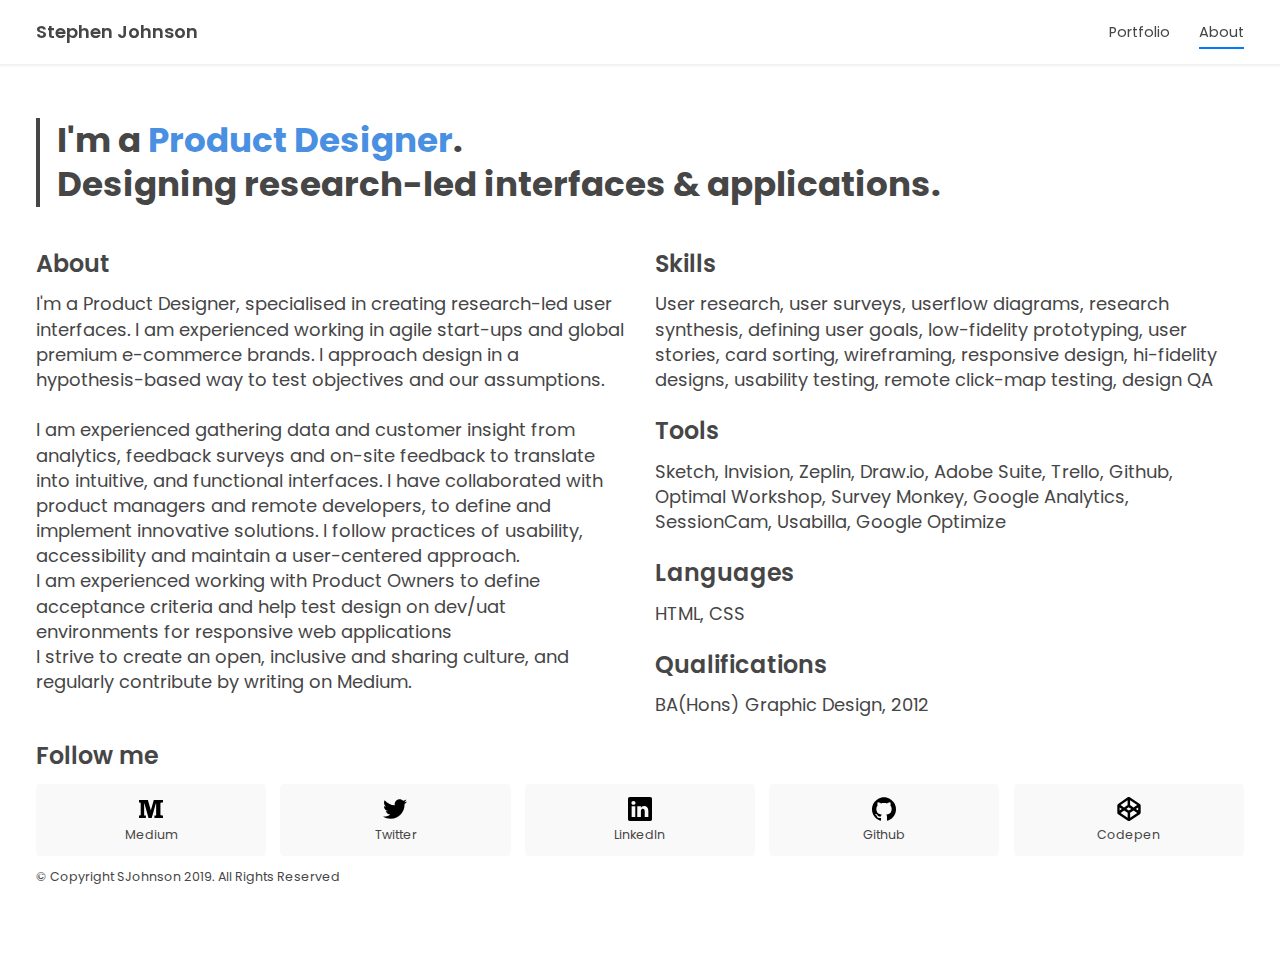
==== about.html @ 50bd9074 "updated content" ====
<!DOCTYPE html>
<html lang="en" >
    <head>
        <meta charset="UTF-8">
        <meta name="viewport" content="width=device-width, initial-scale=1.0">
            <!-- Primary Meta Tags -->
        <title>SJohnson | Product Designer Portfolio</title>
        <meta name="title" content="SJohnson | Product Designer Portfolio">
        <meta name="description" content="I'm a Product Designer. Designing research-led interfaces & applications. I am experienced working in lean start-ups and global premium brands.">
        
        <!-- Open Graph / Facebook -->
        <meta property="og:type" content="website">
        <meta property="og:url" content="https://s-j-j.github.io/johnson/index.html">
        <meta property="og:title" content="SJohnson | Product Designer Portfolio">
        <meta property="og:description" content="I'm a Product Designer. Designing research-led interfaces & applications. I am experienced working in lean start-ups and global premium brands.">
        <meta property="og:image" content="https://raw.githubusercontent.com/S-J-J/johnson/master/img/portfolio_wine-tasting.png">
        
        <!-- Twitter -->
        <meta property="twitter:card" content="summary_large_image">
        <meta property="twitter:url" content="https://s-j-j.github.io/johnson/index.html">
        <meta property="twitter:title" content="SJohnson | Product Designer Portfolio">
        <meta property="twitter:description" content="I'm a Product Designer. Designing research-led interfaces & applications. I am experienced working in lean start-ups and global premium brands.">
        <meta property="twitter:image" content="https://raw.githubusercontent.com/S-J-J/johnson/master/img/portfolio_wine-tasting.png">
        
        <link rel="stylesheet" type="text/css" href="style.css">
        <link href="https://fonts.googleapis.com/css?family=Poppins:400,600,700" rel="stylesheet">
        
        
        <link rel="icon" href="https://raw.githubusercontent.com/S-J-J/johnson/master/img/cropped-favicon-32x32.png" sizes="32x32">
        <link rel="icon" href="https://raw.githubusercontent.com/S-J-J/johnson/master/img/cropped-favicon-192x192.png" sizes="192x192">
        <link rel="apple-touch-icon-precomposed" href="https://raw.githubusercontent.com/S-J-J/johnson/master/img/cropped-favicon-180x180.png">
        <meta name="msapplication-TileImage" content="https://raw.githubusercontent.com/S-J-J/johnson/master/img/cropped-favicon-270x270.png">
        </head>
        
<body>
<div class="container">
    <nav class="nav-container">
        <div class="nav__main">
        <div class="nav__logo">
            <a href="index.html">Stephen Johnson</a></div>
        <ul>
          <li><a href="index.html" aria-label="Portfolio">Portfolio</a></li>
          <li><a class="active-item" href="about.html" aria-label="About">About</a></li>
        </ul>
        </div>
    </nav>

    <div class="page">

<header>
    <h1 class="quote">I'm a <span style="color:#4A90E2;">Product Designer</span>.<br>Designing research-led interfaces & applications.</h1>
</header>

<section class="two-col">
    <div>
        <h2>About</h2>
        <p>I'm a Product Designer, specialised in creating research-led user interfaces. I am experienced working in agile start-ups and global premium e-commerce brands. I approach design in a hypothesis-based way to test objectives and our assumptions. <br><br>
        I am experienced gathering data and customer insight from analytics, feedback surveys and on-site feedback to translate into intuitive, and functional interfaces. 
        I have collaborated with product managers and remote developers, to define and implement innovative solutions. 
        I follow practices of usability, accessibility and maintain a user-centered approach.</p>
        <p>I am experienced working with Product Owners to define acceptance criteria and help test design on dev/uat environments for responsive web applications</p>
        <p>I strive to create an open, inclusive and sharing culture, and regularly contribute by writing on Medium.</p>
    </div>
    <div>
        <h2>Skills</h2>
        <p>User research, user surveys, userflow diagrams, research synthesis, defining user goals, low-fidelity prototyping, user stories, card sorting, wireframing, responsive design, hi-fidelity designs, usability testing, remote click-map testing, design QA </p>
        
        <h2>Tools</h2>
        <p class="wrapper">Sketch, Invision, Zeplin, Draw.io, Adobe Suite, Trello, Github, Optimal Workshop, Survey Monkey, Google Analytics, SessionCam, Usabilla, Google Optimize </p>
        
        <h2 class="wrapper">Languages</h2>
        <p class="wrapper">HTML, CSS </p>
        
        <h2 class="wrapper">Qualifications</h2>
        <p class="wrapper">BA(Hons) Graphic Design, 2012 </p>
    </div>

</section>


<h2 class="wrapper">Follow me</h2>
<section class="wrapper section__social">
    <a class="social__item" href="https://medium.com/@stothejj" target="_blank" aria-label="Follow me on Medium">
        <div class="social__item__content">
            <div class="social__item-icon"><img width="24" height="24" title="Medium" src="[data-uri]" /></div>
            <div class="social__item-label">Medium</div>
        </div>
    </a>

    <a class="social__item" href="https://twitter.com/stothejj" target="_blank" aria-label="Follow me on Twitter">
            <div class="social__item__content">
                <div class="social__item-icon"><img width="24" height="24" title="Twitter" src="[data-uri]" /></div>
                <div class="social__item-label">Twitter</div>
            </div>
    </a>

    
    <a class="social__item" href="https://www.linkedin.com/in/stothejj/" target="_blank" aria-label="Follow me on LinkedIn">
            <div class="social__item__content">
                <div class="social__item-icon"><img width="24" height="24" title="LinkedIn" src="[data-uri]" /></div>
                <div class="social__item-label">LinkedIn</div>
            </div>
    </a>

    <a class="social__item" href="https://github.com/S-J-J" target="_blank" aria-label="Follow me on Github">
            <div class="social__item__content">
                <div class="social__item-icon"><img width="24" height="24" title="Github" src="[data-uri]" /></div>
                <div class="social__item-label">Github</div>
            </div>
    </a>
    
    <a class="social__item" href="https://codepen.io/stothejj/" target="_blank" aria-label="Follow me on Codepen">
            <div class="social__item__content">
                <div class="social__item-icon"><img width="24" height="24" title="Codepen" src="[data-uri]" /></div>
                <div class="social__item-label">Codepen</div>
            </div>
    </a>
</section>
</body>

<footer class="wrapper">
        © Copyright SJohnson 2019. All Rights Reserved
</footer>
</div></div>
</html>
---- style.css ----
:root {
    /* color */
    --primary-background: #ffffff;
    --secondary-background: rgb(249, 249, 249);
    --hover-background: rgb(240, 240, 240);
    --primary-color: rgb(70, 70, 70);
    --secondary-color: #00823B;
    --interactive-color: rgb(0, 122, 255);  
    --primary-button: rgb(241, 241, 241);
    --primary-text: #050505;
    --primary-text-invert: #ffffff;
    --secondary-text: rgb(126, 126, 126);
    --divider-color: #e6e6e6;
    --nav-color: #000000;
    --meta: rgb(144, 144, 144);
    --body: rgb(119, 119, 119);

    /* typography */
    --step-up-5: 1.9em;
    --step-up-4: 1.7511em;
    --step-up-3: 1.5157em;
    --step-up-2: 1.3195em;
    --step-up-1: 1.1487em;
    --step-up-0: 1em;
    --step-down-1: 0.9em;
    --step-down-2: 0.7em;

    /* spacing */
    --space-x1: 0.5em;
    --space-x2: 1.0em;
    --space-x3: 1.5em;
    --space-x4: 2.0em;
    --space-x5: 2.5em;

  }

* {
    -webkit-font-smoothing: antialiased;
    -moz-osx-font-smoothing: grayscale;
    margin: 0;
    font-family: "Poppins","SF Pro Icons","Helvetica Neue","Helvetica","Arial",sans-serif;
    line-height: 1.3;
  }


  @media (max-width: 600px) {
    html {
      font-size: 16px;
    }
  }
  
  @media (min-width: 600px) {
    html {
      font-size: 16px;
    }
  }
  
  @media (min-width: 1200px) {
    html {
      font-size: 18px;
    }
  }

html, body {
  width: 100%;
  height: 100%;
  background-color: var(--primary-background);
  color: var(--primary-color);
}

.container {
  background-color: none;
}

.page {
  padding-top: 64px;
  max-width: 1440px;
  margin: auto;
}

@media (max-width: 600px) {
  .page {
    padding-left: 1em;
    padding-right: 1em;
  }
}

@media (min-width: 600px) {
  .page {
    padding-left: 2em;
    padding-right: 2em;
  }
}

nav {
  display: flex;
  background-color: var(--primary-background);
  height: 64px;
  -webkit-box-shadow: 0 0px 2px 2px rgba(153, 153, 153, 0.15);
    -moz-box-shadow: 0 0px 2px 2px rgba(153, 153, 153, 0.15);
    box-shadow: 0 0px 2px 2px rgba(153, 153, 153, 0.15);
}

.nav-container {
  position: fixed;
    width: 100%;
    z-index: 1;
}

.nav__main{
  display: inline-flex;
  align-items: center;
  padding: 1em;
  justify-content: space-between;
  max-width: 1440px;
  width: 100%;
  margin: auto;
}

@media (min-width: 600px) {
  .nav__main {
    padding-left: 2em;
    padding-right: 2em;
  }
}

.nav__logo {
  font-size: var(--step-up-0);
  font-weight: 600;
  
}

  /* Icons */
.icon-sm {
  width: 1em;
  height: 1em;
  margin: 0.5em
}

.icon-md {
  width: 2em;
  height: 2em;
}

.icon-chevron-left {
  background-image: url("[data-uri]");
}

.icon-chevron-right {
  background-image: url("[data-uri]");
  -moz-transform: scaleX(-1);
        -o-transform: scaleX(-1);
        -webkit-transform: scaleX(-1);
        transform: scaleX(-1);
}

.icon-social-medium {
  background-image: url("[data-uri]");
}



a {
  text-decoration: none;
  list-style: none;
  color: var(--primary-color);
}

nav ul, nav ul a {
  display: flex;
  text-decoration: none;
  list-style: none;
  font-size: var(--step-down-1);
  color: var(--primary-color);
}

@media (max-width: 600px) {
  .nav ul, nav ul a {
    margin-left: 2em;
  }
}

@media (min-width: 600px) {
  .nav ul, nav ul a {
    margin-left: 2em;
  }
}

nav ul li a {
  position: relative;
  text-decoration: none;
}

nav ul li a:before {
  content: "";
  position: absolute;
  width: 100%;
  height: 2px;
  bottom: -8px;
  left: 0;
  background-color: var(--interactive-color);
  color: black;
  visibility: hidden;
  -webkit-transform: scaleX(0);
  transform: scaleX(0);
  -webkit-transition: all 0.2s ease-in-out 0s;
  transition: all 0.2s ease-in-out 0s;
}

nav ul li a:hover:before {
  visibility: visible;
  -webkit-transform: scaleX(1);
  transform: scaleX(1);
}

.active-item:after {
  content: "";
  position: absolute;
  width: 100%;
  height: 2px;
  bottom: -8px;
  left: 0;
  background-color: var(--interactive-color);
}

.header--hero {
  width: 100%;
  height: 600px;
  padding: 0;
  max-width: none;
  background-color: var(--secondary-background);
  object-fit: cover;
}

@media (max-width: 600px) {
  .header--hero {
    height: 100%;
  }
}

@media (min-width: 600px) {
  .header--hero {
    height: 60vh;
  }
}

@media (min-width: 1200px) {
  .header--hero {
    height: 60vh;
  }
}

header {
  max-width: 1440px;
  margin: auto;
  padding-top: 3em;
  padding-bottom: 1em;
}

@media (max-width: 600px) {
  header {
    padding-top: 2em;
  }
}

.quote {
  border-left: solid 4px var(--primary-color);
  padding-left: 0.5em;
}

h1 {
  font-size: var(--step-up-5);
  font-weight: 700;
}


h2 {
  font-size: var(--step-up-2);
  font-weight: 600;
  padding-bottom: 0.5em;
  padding-top: 1em;
}

h3 {
  font-weight: 600;
}

.main-text {
  max-width: 600px;
}

p {
  line-height: 1.4;
}

section {
  display: flex;
}

.section__portfolio {
  display: flex;
  align-items: center;
  justify-content: space-between;
  flex-flow: row;
  flex-wrap: wrap;
}

.portfolio-item {
  text-decoration: none;
  margin-bottom: 2em;
}

.portfolio-item__header img:hover {
  transition: all .2s ease-in-out;
  transform: scale(1.04);
}

@media (min-width: 1024px) {
  .portfolio-item {
    width: 49%;
  }
}

.portfolio-meta {
  font-weight: 700;
  text-transform: uppercase;
  font-size: var(--step-down-2);
  color: var(--meta);
  padding-bottom: 0.2em;
}

.portfolio-item__header {
  overflow: hidden;
  object-fit: cover;
  width: auto;
  background-color: #F9F9F9;
  border-radius: 4px;
  display: inline-flex;
}

.portfolio-item__header img {
  transition: all .2s ease-in-out;
  overflow: hidden;
  object-fit: cover;
  width: 100%;
  height:100%;
}

.portfolio-item__description {
  margin-top: 0.5em;
}

.portfolio__description-body {
  font-size: var(--step-down-1);
  color: var(--body);
}

.section__social {
  display: flex;
	flex-direction: row;
	flex-wrap: nowrap;
	justify-content: space-between;
	align-items: flex-start;
  align-content: stretch;
  font-size: var(--step-down-2);
}

.social__item {
  display: flex;
  background-color: var(--secondary-background);
  padding: 0.5em;
  border-radius: 4px;
  justify-content: center;
  width: 18%;
  align-items: center;
  flex-direction: column; 
}

.social__item__content {
  display: flex;
  padding: 0.5em;
  border-radius: 4px;
  justify-content: center;
  width: 17%;
  align-items: center;
  flex-direction: column; 
}

.social__item:hover, .social__item div:hover {
  background-color: var(--hover-background);
}

footer {
  padding-top: 1em;
  padding-bottom: 6em;
  font-size: var(--step-down-2);
}

.social__item-icon {
  height: 24px;
  width: 24px;
}

.social__item-label {
  padding-top: 0.5em;
}

.two-col {
  display: flex;
  flex-direction:row;
  -webkit-flex-wrap: wrap;
  flex-wrap: wrap;
  margin:0 -15px;
}

.two-col > div {
    flex: 1;
    padding:0 15px;
}

@media (max-width: 600px) {
  .two-col > div {
    flex-basis: auto;
  }
}

.img--retina {
  transform: scale(0.5);
}

.pagination {
  display: flex;
  justify-content: space-between;
  margin-top: var(--space-x2);
}


 /* Buttons */
.button {
  display: inline-flex;
  align-items: center;
  font-size: var(--step-down-1);
  padding: var(--space-x1);
  border-radius: 4px;
  border: 1px solid var(--divider-color);
}

.button:hover {
  background-color: var(--hover-background);
  -webkit-transition: all 0.2s ease-in-out 0s;
  transition: all 0.2s ease-in-out 0s;
  }
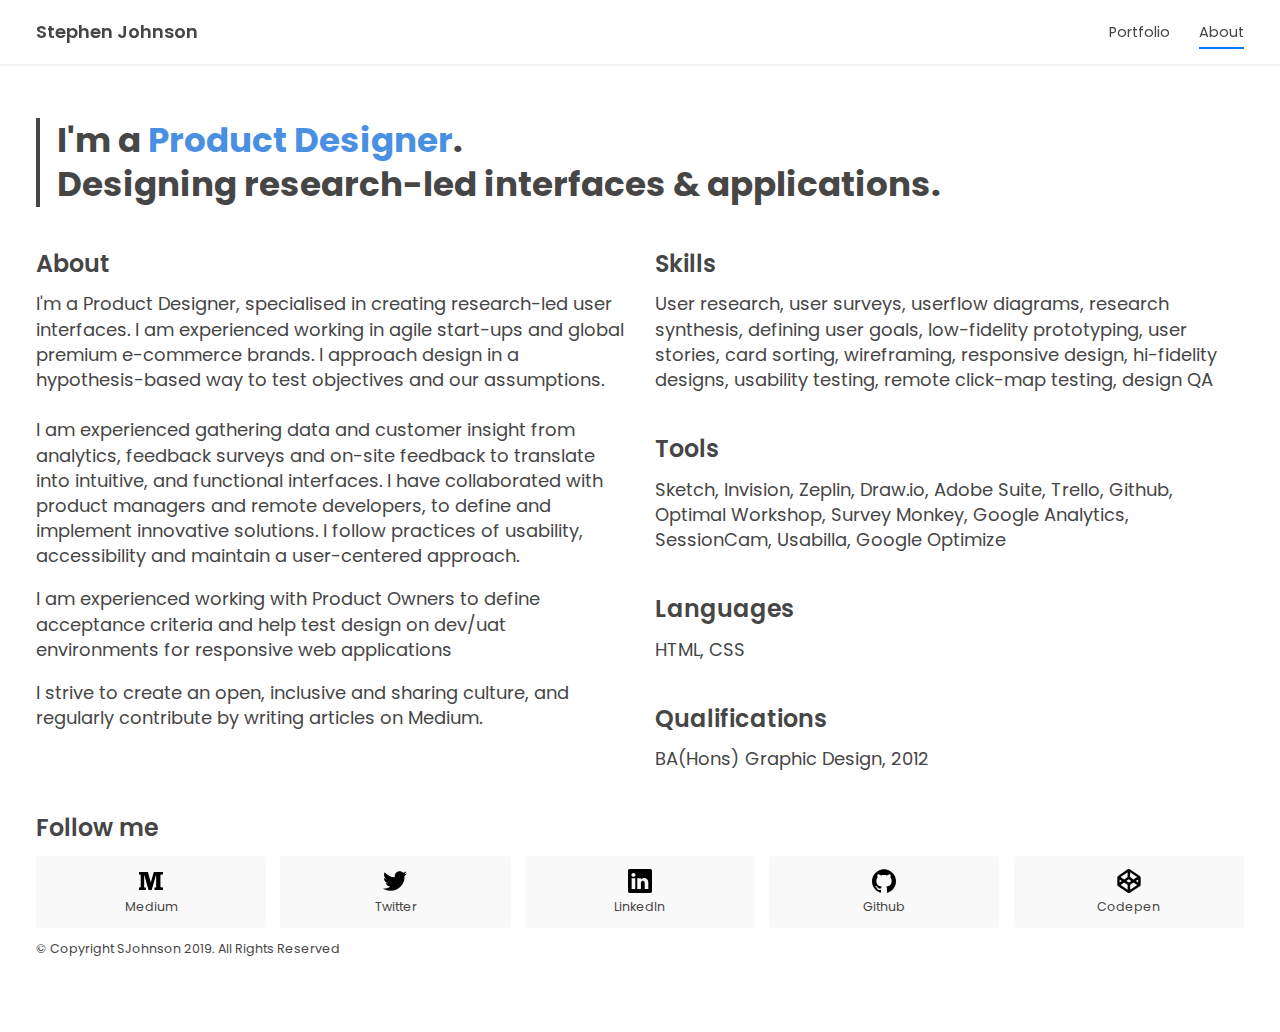
==== commit 448711a7: "content update" ====
--- a/about.html
+++ b/about.html
@@ -59,7 +59,7 @@
         I have collaborated with product managers and remote developers, to define and implement innovative solutions. 
         I follow practices of usability, accessibility and maintain a user-centered approach.</p>
         <p>I am experienced working with Product Owners to define acceptance criteria and help test design on dev/uat environments for responsive web applications</p>
-        <p>I strive to create an open, inclusive and sharing culture, and regularly contribute by writing on Medium.</p>
+        <p>I strive to create an open, inclusive and sharing culture, and regularly contribute by writing articles on Medium.</p>
     </div>
     <div>
         <h2>Skills</h2>
--- a/style.css
+++ b/style.css
@@ -291,6 +291,7 @@
 
 p {
   line-height: 1.4;
+  margin-bottom: var(--space-x2);
 }
 
 section {
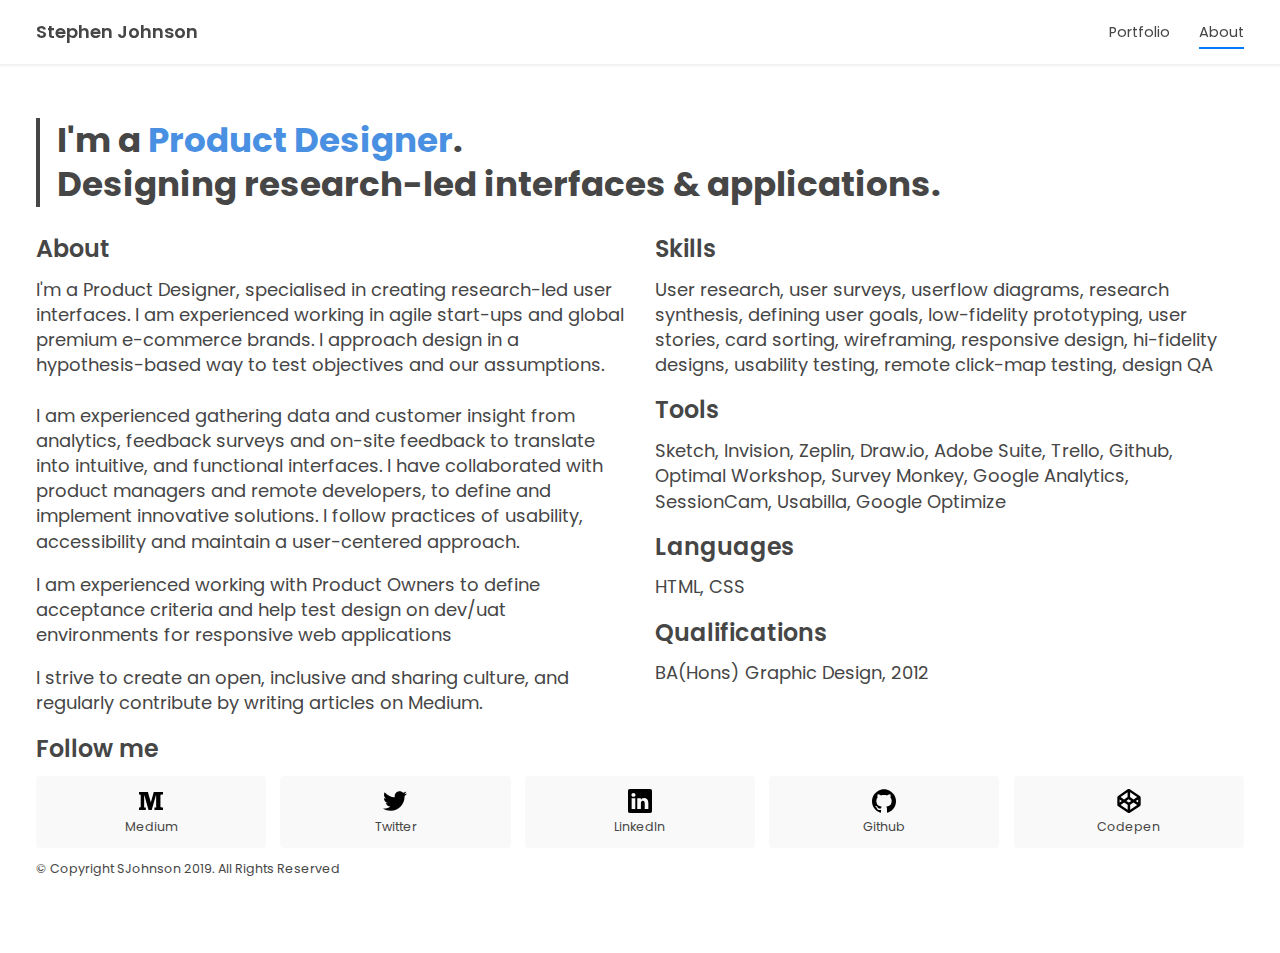
==== commit a80ef44e: "updated meta to relative urls" ====
--- a/about.html
+++ b/about.html
@@ -1,36 +1,36 @@
 <!DOCTYPE html>
 <html lang="en" >
-    <head>
-        <meta charset="UTF-8">
-        <meta name="viewport" content="width=device-width, initial-scale=1.0">
-            <!-- Primary Meta Tags -->
-        <title>SJohnson | Product Designer Portfolio</title>
-        <meta name="title" content="SJohnson | Product Designer Portfolio">
-        <meta name="description" content="I'm a Product Designer. Designing research-led interfaces & applications. I am experienced working in lean start-ups and global premium brands.">
-        
-        <!-- Open Graph / Facebook -->
-        <meta property="og:type" content="website">
-        <meta property="og:url" content="https://s-j-j.github.io/johnson/index.html">
-        <meta property="og:title" content="SJohnson | Product Designer Portfolio">
-        <meta property="og:description" content="I'm a Product Designer. Designing research-led interfaces & applications. I am experienced working in lean start-ups and global premium brands.">
-        <meta property="og:image" content="https://raw.githubusercontent.com/S-J-J/johnson/master/img/portfolio_wine-tasting.png">
-        
-        <!-- Twitter -->
-        <meta property="twitter:card" content="summary_large_image">
-        <meta property="twitter:url" content="https://s-j-j.github.io/johnson/index.html">
-        <meta property="twitter:title" content="SJohnson | Product Designer Portfolio">
-        <meta property="twitter:description" content="I'm a Product Designer. Designing research-led interfaces & applications. I am experienced working in lean start-ups and global premium brands.">
-        <meta property="twitter:image" content="https://raw.githubusercontent.com/S-J-J/johnson/master/img/portfolio_wine-tasting.png">
-        
-        <link rel="stylesheet" type="text/css" href="style.css">
-        <link href="https://fonts.googleapis.com/css?family=Poppins:400,600,700" rel="stylesheet">
-        
-        
-        <link rel="icon" href="https://raw.githubusercontent.com/S-J-J/johnson/master/img/cropped-favicon-32x32.png" sizes="32x32">
-        <link rel="icon" href="https://raw.githubusercontent.com/S-J-J/johnson/master/img/cropped-favicon-192x192.png" sizes="192x192">
-        <link rel="apple-touch-icon-precomposed" href="https://raw.githubusercontent.com/S-J-J/johnson/master/img/cropped-favicon-180x180.png">
-        <meta name="msapplication-TileImage" content="https://raw.githubusercontent.com/S-J-J/johnson/master/img/cropped-favicon-270x270.png">
-        </head>
+<head>
+<meta charset="UTF-8">
+<meta name="viewport" content="width=device-width, initial-scale=1.0">
+    <!-- Primary Meta Tags -->
+<title>SJohnson | Product Designer Portfolio</title>
+<meta name="title" content="SJohnson | Product Designer Portfolio">
+<meta name="description" content="I'm a Product Designer. Designing research-led interfaces & applications. I am experienced working in lean start-ups and global premium brands.">
+
+<!-- Open Graph / Facebook -->
+<meta property="og:type" content="website">
+<meta property="og:url" content="https://s-j-j.github.io/johnson/index.html">
+<meta property="og:title" content="SJohnson | Product Designer Portfolio">
+<meta property="og:description" content="I'm a Product Designer. Designing research-led interfaces & applications. I am experienced working in lean start-ups and global premium brands.">
+<meta property="og:image" content="img/portfolio_wine-tasting.png">
+
+<!-- Twitter -->
+<meta property="twitter:card" content="summary_large_image">
+<meta property="twitter:url" content="https://s-j-j.github.io/johnson/index.html">
+<meta property="twitter:title" content="SJohnson | Product Designer Portfolio">
+<meta property="twitter:description" content="I'm a Product Designer. Designing research-led interfaces & applications. I am experienced working in lean start-ups and global premium brands.">
+<meta property="twitter:image" content="img/portfolio_wine-tasting.png">
+
+<link rel="stylesheet" type="text/css" href="style.css">
+<link href="https://fonts.googleapis.com/css?family=Poppins:400,600,700" rel="stylesheet">
+
+
+<link rel="icon" href="img/cropped-favicon-32x32.png" sizes="32x32">
+<link rel="icon" href="img/cropped-favicon-192x192.png" sizes="192x192">
+<link rel="apple-touch-icon-precomposed" href="img/cropped-favicon-180x180.png">
+<meta name="msapplication-TileImage" content="img/cropped-favicon-270x270.png">
+</head>
         
 <body>
 <div class="container">
--- a/style.css
+++ b/style.css
@@ -76,6 +76,41 @@
   padding-top: 64px;
   max-width: 1440px;
   margin: auto;
+
+    -webkit-animation: fadein 0.5s; /* Safari, Chrome and Opera > 12.1 */
+       -moz-animation: fadein 0.5s; /* Firefox < 16 */
+        -ms-animation: fadein 0.5s; /* Internet Explorer */
+         -o-animation: fadein 0.5s; /* Opera < 12.1 */
+            animation: fadein 0.5s;
+}
+
+@keyframes fadein {
+    from { opacity: 0; }
+    to   { opacity: 1; }
+}
+
+/* Firefox < 16 */
+@-moz-keyframes fadein {
+    from { opacity: 0; }
+    to   { opacity: 1; }
+}
+
+/* Safari, Chrome and Opera > 12.1 */
+@-webkit-keyframes fadein {
+    from { opacity: 0; }
+    to   { opacity: 1; }
+}
+
+/* Internet Explorer */
+@-ms-keyframes fadein {
+    from { opacity: 0; }
+    to   { opacity: 1; }
+}
+
+/* Opera < 12.1 */
+@-o-keyframes fadein {
+    from { opacity: 0; }
+    to   { opacity: 1; }
 }
 
 @media (max-width: 600px) {
@@ -254,7 +289,7 @@
   max-width: 1440px;
   margin: auto;
   padding-top: 3em;
-  padding-bottom: 1em;
+  margin-bottom: var(--space-x3);
 }
 
 @media (max-width: 600px) {
@@ -278,7 +313,6 @@
   font-size: var(--step-up-2);
   font-weight: 600;
   padding-bottom: 0.5em;
-  padding-top: 1em;
 }
 
 h3 {
@@ -309,6 +343,13 @@
 .portfolio-item {
   text-decoration: none;
   margin-bottom: 2em;
+}
+
+.portfolio-item:hover {
+  webkit-box-shadow: 0px 0px 0px 2px var(--interactive-color);
+  -moz-box-shadow: 0px 0px 0px 2px var(--interactive-color);
+  box-shadow: 0px 0px 0px 2px var(--interactive-color);
+  border-radius: 4px;
 }
 
 .portfolio-item__header img:hover {
@@ -377,6 +418,12 @@
   flex-direction: column; 
 }
 
+.social__item:hover {
+  webkit-box-shadow: inset 0px 0px 0px 2px var(--interactive-color);
+-moz-box-shadow: inset 0px 0px 0px 2px var(--interactive-color);
+box-shadow: inset 0px 0px 0px 2px var(--interactive-color);
+}
+
 .social__item__content {
   display: flex;
   padding: 0.5em;
@@ -387,10 +434,6 @@
   flex-direction: column; 
 }
 
-.social__item:hover, .social__item div:hover {
-  background-color: var(--hover-background);
-}
-
 footer {
   padding-top: 1em;
   padding-bottom: 6em;
@@ -425,6 +468,13 @@
   }
 }
 
+.four-col {
+  display: flex;
+  flex-direction:row;
+  margin:0 -15px;
+  justify-content: space-evenly;
+}
+
 .img--retina {
   transform: scale(0.5);
 }
@@ -433,6 +483,7 @@
   display: flex;
   justify-content: space-between;
   margin-top: var(--space-x2);
+  margin-bottom: var(--space-x2);
 }
 
 
@@ -447,7 +498,11 @@
 }
 
 .button:hover {
-  background-color: var(--hover-background);
-  -webkit-transition: all 0.2s ease-in-out 0s;
-  transition: all 0.2s ease-in-out 0s;
-  }+  webkit-box-shadow: inset 0px 0px 0px 2px var(--interactive-color);
+  -moz-box-shadow: inset 0px 0px 0px 2px var(--interactive-color);
+  box-shadow: inset 0px 0px 0px 2px var(--interactive-color);
+  }
+
+.button-label {
+  padding: var(--space-x1);
+}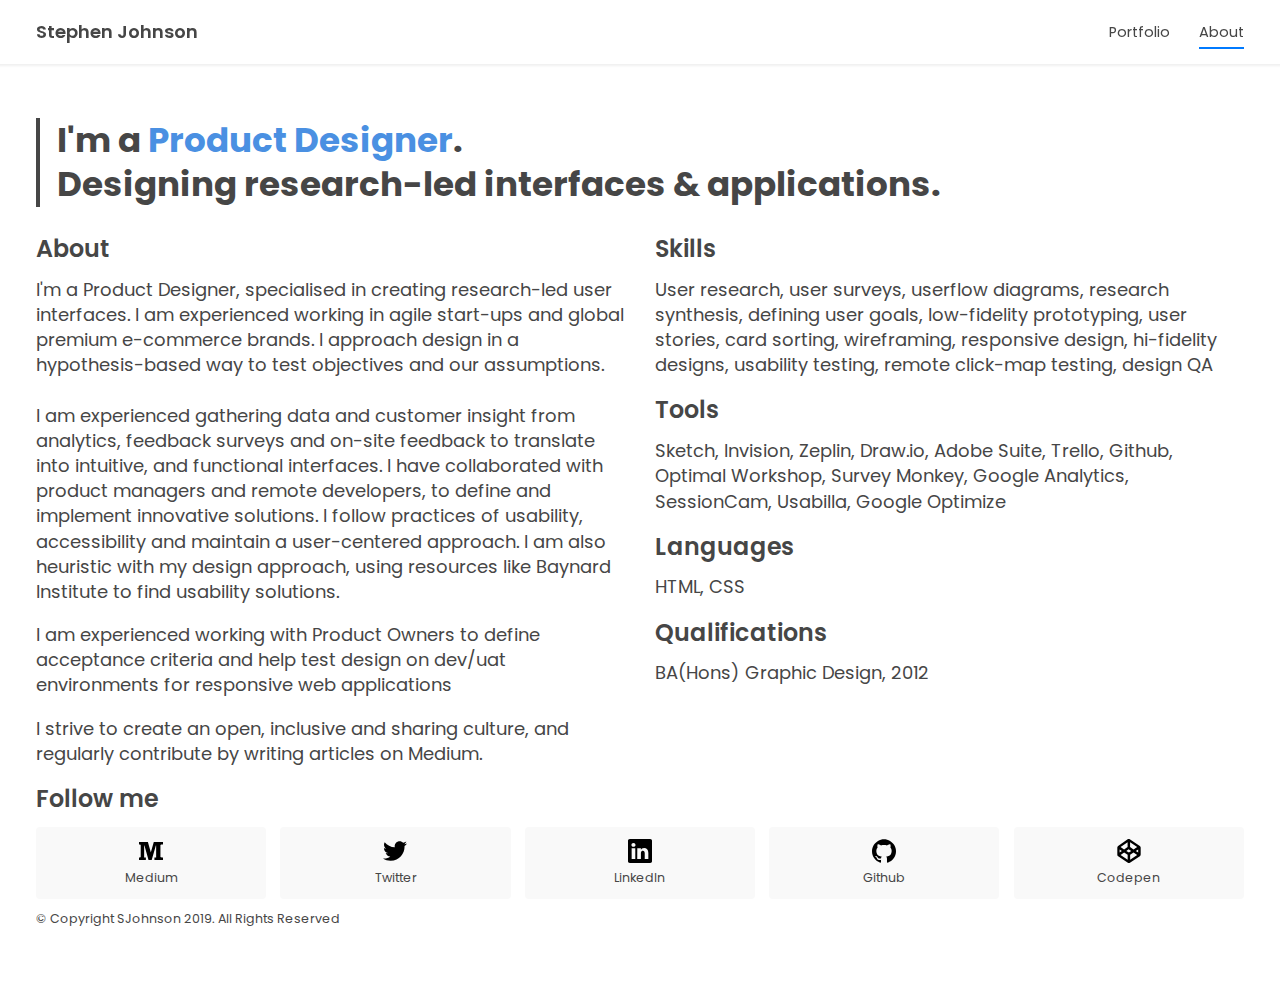
==== commit 24994977: "absolute root path instead of index" ====
--- a/about.html
+++ b/about.html
@@ -37,9 +37,9 @@
     <nav class="nav-container">
         <div class="nav__main">
         <div class="nav__logo">
-            <a href="index.html">Stephen Johnson</a></div>
+            <a href="https://sjohnson.co.uk">Stephen Johnson</a></div>
         <ul>
-          <li><a href="index.html" aria-label="Portfolio">Portfolio</a></li>
+          <li><a href="https://sjohnson.co.uk" aria-label="Portfolio">Portfolio</a></li>
           <li><a class="active-item" href="about.html" aria-label="About">About</a></li>
         </ul>
         </div>
@@ -57,7 +57,7 @@
         <p>I'm a Product Designer, specialised in creating research-led user interfaces. I am experienced working in agile start-ups and global premium e-commerce brands. I approach design in a hypothesis-based way to test objectives and our assumptions. <br><br>
         I am experienced gathering data and customer insight from analytics, feedback surveys and on-site feedback to translate into intuitive, and functional interfaces. 
         I have collaborated with product managers and remote developers, to define and implement innovative solutions. 
-        I follow practices of usability, accessibility and maintain a user-centered approach.</p>
+        I follow practices of usability, accessibility and maintain a user-centered approach. I am also heuristic with my design approach, using resources like Baynard Institute to find usability solutions.</p>
         <p>I am experienced working with Product Owners to define acceptance criteria and help test design on dev/uat environments for responsive web applications</p>
         <p>I strive to create an open, inclusive and sharing culture, and regularly contribute by writing articles on Medium.</p>
     </div>
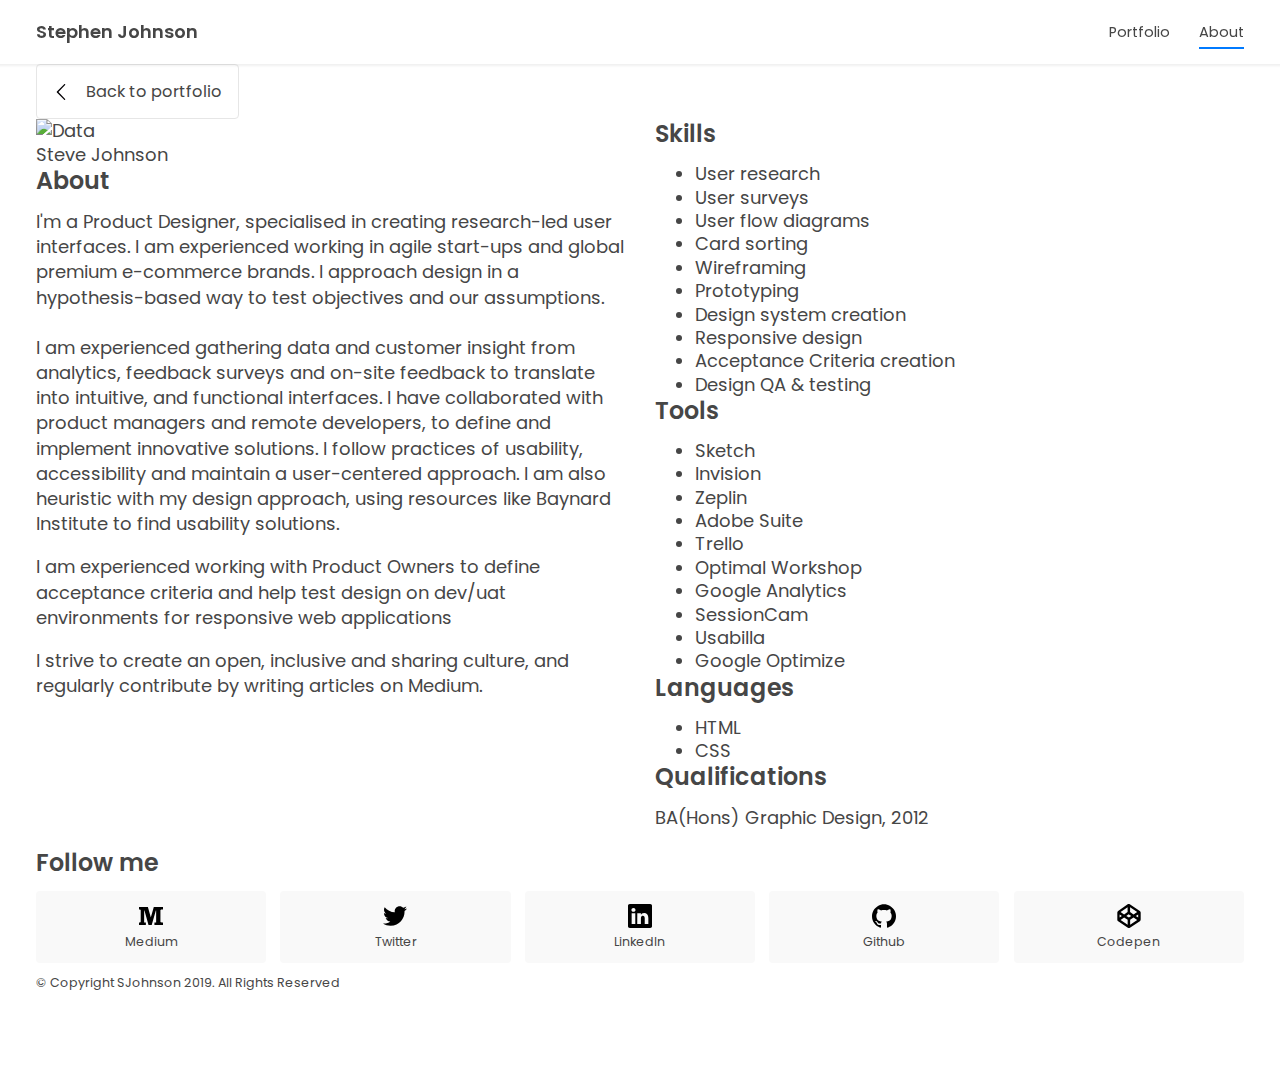
==== commit e40b69dc: "added content and header image" ====
--- a/about.html
+++ b/about.html
@@ -46,13 +46,17 @@
     </nav>
 
     <div class="page">
+            <a href="index.html" class="button button--nav">
+                <div class="icon-sm icon-chevron-left"></div>
+                <div class="button-label">Back to portfolio</div>
+            </a>
 
-<header>
-    <h1 class="quote">I'm a <span style="color:#4A90E2;">Product Designer</span>.<br>Designing research-led interfaces & applications.</h1>
-</header>
-
-<section class="two-col">
+<section class="two-col section--inner">
     <div>
+            <figure>
+                    <img src="img/steve-johnson.jpg" alt="Data" class="img__page-width-100">
+                    <figcaption>Steve Johnson</figcaption>
+            </figure>
         <h2>About</h2>
         <p>I'm a Product Designer, specialised in creating research-led user interfaces. I am experienced working in agile start-ups and global premium e-commerce brands. I approach design in a hypothesis-based way to test objectives and our assumptions. <br><br>
         I am experienced gathering data and customer insight from analytics, feedback surveys and on-site feedback to translate into intuitive, and functional interfaces. 
@@ -60,16 +64,42 @@
         I follow practices of usability, accessibility and maintain a user-centered approach. I am also heuristic with my design approach, using resources like Baynard Institute to find usability solutions.</p>
         <p>I am experienced working with Product Owners to define acceptance criteria and help test design on dev/uat environments for responsive web applications</p>
         <p>I strive to create an open, inclusive and sharing culture, and regularly contribute by writing articles on Medium.</p>
+        
     </div>
     <div>
         <h2>Skills</h2>
-        <p>User research, user surveys, userflow diagrams, research synthesis, defining user goals, low-fidelity prototyping, user stories, card sorting, wireframing, responsive design, hi-fidelity designs, usability testing, remote click-map testing, design QA </p>
+        <ul class="meta">
+                <li class="meta-item">User research</li>
+                <li class="meta-item">User surveys</li>
+                <li class="meta-item">User flow diagrams</li>
+                <li class="meta-item">Card sorting</li>
+                <li class="meta-item">Wireframing</li>
+                <li class="meta-item">Prototyping</li>
+                <li class="meta-item">Design system creation</li>
+                <li class="meta-item">Responsive design</li>
+                <li class="meta-item">Acceptance Criteria creation</li>
+                <li class="meta-item">Design QA & testing</li>
+            </ul>    
         
         <h2>Tools</h2>
-        <p class="wrapper">Sketch, Invision, Zeplin, Draw.io, Adobe Suite, Trello, Github, Optimal Workshop, Survey Monkey, Google Analytics, SessionCam, Usabilla, Google Optimize </p>
+        <ul class="meta">
+                <li class="meta-item">Sketch</li>
+                <li class="meta-item">Invision</li>
+                <li class="meta-item">Zeplin</li>
+                <li class="meta-item">Adobe Suite</li>
+                <li class="meta-item">Trello</li>
+                <li class="meta-item">Optimal Workshop</li>
+                <li class="meta-item">Google Analytics</li>
+                <li class="meta-item">SessionCam</li>
+                <li class="meta-item">Usabilla</li>
+                <li class="meta-item">Google Optimize</li>
+            </ul>    
         
         <h2 class="wrapper">Languages</h2>
-        <p class="wrapper">HTML, CSS </p>
+        <ul class="meta">
+                <li class="meta-item">HTML</li>
+                <li class="meta-item">CSS</li>
+            </ul>  
         
         <h2 class="wrapper">Qualifications</h2>
         <p class="wrapper">BA(Hons) Graphic Design, 2012 </p>
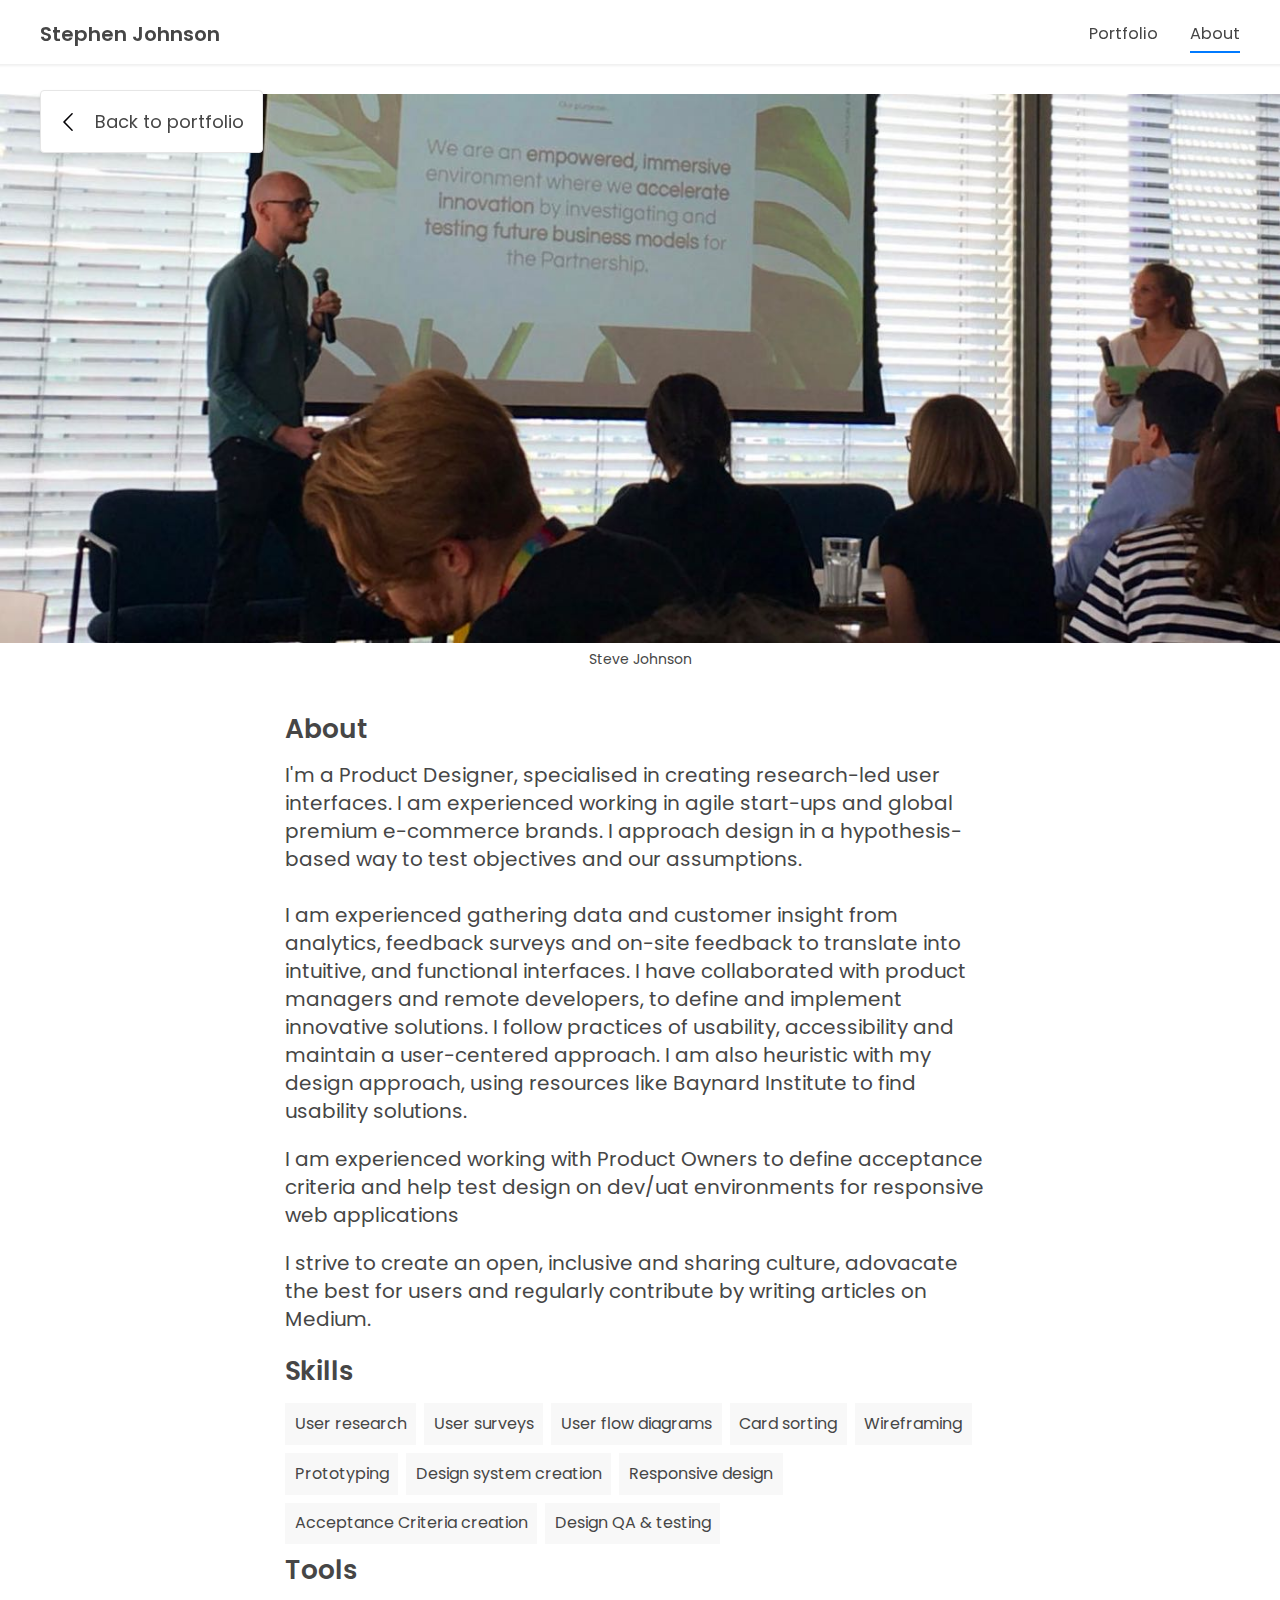
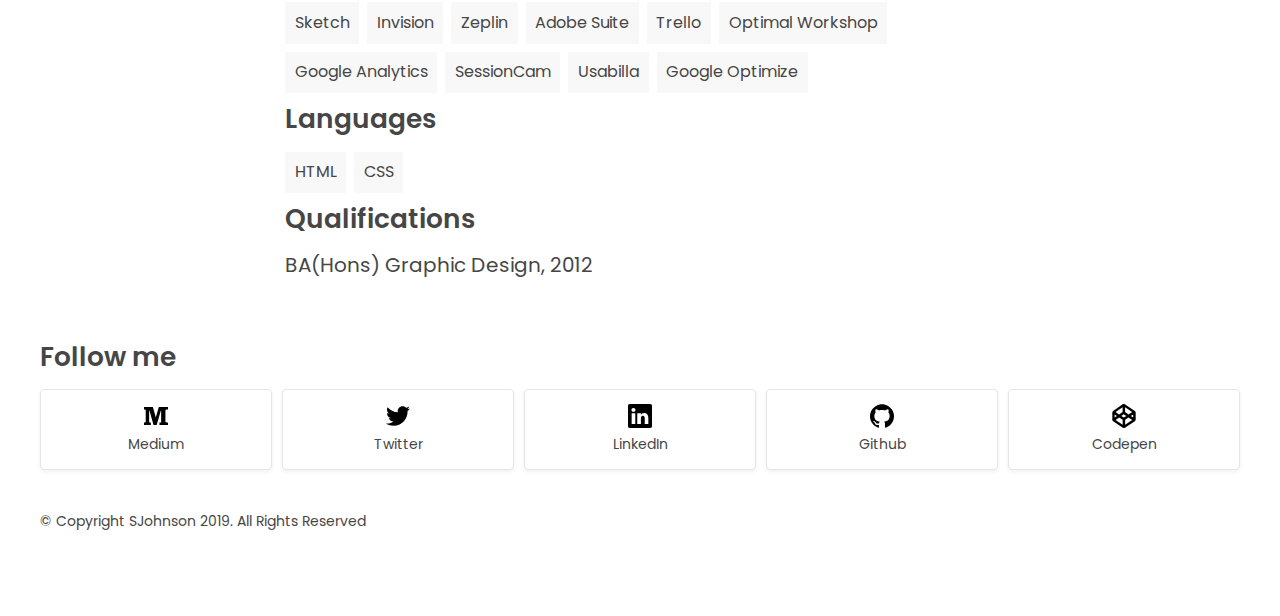
==== commit 15bf62ec: "-" ====
--- a/about.html
+++ b/about.html
@@ -63,7 +63,7 @@
         I have collaborated with product managers and remote developers, to define and implement innovative solutions. 
         I follow practices of usability, accessibility and maintain a user-centered approach. I am also heuristic with my design approach, using resources like Baynard Institute to find usability solutions.</p>
         <p>I am experienced working with Product Owners to define acceptance criteria and help test design on dev/uat environments for responsive web applications</p>
-        <p>I strive to create an open, inclusive and sharing culture, and regularly contribute by writing articles on Medium.</p>
+        <p>I strive to create an open, inclusive and sharing culture, adovacate the best for users and regularly contribute by writing articles on Medium.</p>
         
     </div>
     <div>
--- a/style.css
+++ b/style.css
@@ -2,7 +2,7 @@
     /* color */
     --primary-background: #ffffff;
     --secondary-background: rgb(249, 249, 249);
-    --hover-background: rgb(240, 240, 240);
+    --hover-background: rgb(248, 248, 248);
     --primary-color: rgb(70, 70, 70);
     --secondary-color: #00823B;
     --interactive-color: rgb(0, 122, 255);  
@@ -31,6 +31,7 @@
     --space-x3: 1.5em;
     --space-x4: 2.0em;
     --space-x5: 2.5em;
+    --space-x6: 3.0em;
 
   }
 
@@ -39,8 +40,9 @@
     -moz-osx-font-smoothing: grayscale;
     margin: 0;
     font-family: "Poppins","SF Pro Icons","Helvetica Neue","Helvetica","Arial",sans-serif;
-    line-height: 1.3;
-  }
+    line-height: 1.4;
+  }
+  
 
 
   @media (max-width: 600px) {
@@ -57,7 +59,7 @@
   
   @media (min-width: 1200px) {
     html {
-      font-size: 18px;
+      font-size: 20px;
     }
   }
 
@@ -68,7 +70,13 @@
   color: var(--primary-color);
 }
 
+
+  /* Layout */
 .container {
+  background-color: none;
+}
+
+.inner-wrapper {
   background-color: none;
 }
 
@@ -165,6 +173,29 @@
   
 }
 
+  /* Images */
+  .img__page-width-100 {
+    width: 100vw;
+    position: relative;
+    left: 50%;
+    right: 50%;
+    margin-left: -50vw;
+    margin-right: -50vw;
+  }
+
+  .img__page-width-80 {
+    width: 80vw;
+    position: relative;
+    left: 50%;
+    right: 50%;
+    margin-left: -40vw;
+    margin-right: -40vw;
+  }
+
+figure {
+  margin-top: var(--space-x3);
+}
+
   /* Icons */
 .icon-sm {
   width: 1em;
@@ -193,6 +224,49 @@
   background-image: url("[data-uri]");
 }
 
+
+
+/* Text */
+figcaption {
+  font-size: var(--step-down-2);
+  text-align: center;
+  margin-bottom: var(--space-x6);
+}
+
+blockquote {
+  font-size: var(--step-up-2);
+  padding-left: 1em;
+  border-left: solid 4px var(--primary-color);
+  margin-top: var(--space-x3);
+  margin-bottom: var(--space-x3);
+  margin-left: var(--space-x3);
+}
+
+.meta {
+  display: inline-flex;
+  list-style: none;
+  font-size: 1em;
+  margin: 0;
+  padding: 0;
+  flex-wrap: wrap;
+}
+
+.meta-item {
+  margin-right: 0.5em;
+  margin-bottom: 0.5em;
+  background-color: var(--hover-background);
+  font-size: 0.8em;
+  padding: 0.6em;
+}
+
+  /* Lists */
+li {
+  padding-bottom: var(--space-x1);
+}
+
+nav li {
+  padding-bottom: 0;
+}
 
 
 a {
@@ -258,49 +332,16 @@
   background-color: var(--interactive-color);
 }
 
-.header--hero {
-  width: 100%;
-  height: 600px;
-  padding: 0;
-  max-width: none;
-  background-color: var(--secondary-background);
-  object-fit: cover;
-}
-
-@media (max-width: 600px) {
-  .header--hero {
-    height: 100%;
-  }
-}
-
-@media (min-width: 600px) {
-  .header--hero {
-    height: 60vh;
-  }
-}
-
-@media (min-width: 1200px) {
-  .header--hero {
-    height: 60vh;
-  }
-}
-
 header {
   max-width: 1440px;
   margin: auto;
-  padding-top: 3em;
   margin-bottom: var(--space-x3);
-}
-
-@media (max-width: 600px) {
-  header {
-    padding-top: 2em;
-  }
 }
 
 .quote {
   border-left: solid 4px var(--primary-color);
   padding-left: 0.5em;
+  margin-top: 1em;
 }
 
 h1 {
@@ -330,6 +371,19 @@
 
 section {
   display: flex;
+  padding-bottom: var(--space-x4);
+}
+
+.section--inner {
+  max-width: 740px;
+    padding-left: 20px;
+    padding-right: 20px;
+}
+
+@media (max-width: 600px) {
+  .section--inner {
+    padding: 0;
+  }
 }
 
 .section__portfolio {
@@ -343,13 +397,6 @@
 .portfolio-item {
   text-decoration: none;
   margin-bottom: 2em;
-}
-
-.portfolio-item:hover {
-  webkit-box-shadow: 0px 0px 0px 2px var(--interactive-color);
-  -moz-box-shadow: 0px 0px 0px 2px var(--interactive-color);
-  box-shadow: 0px 0px 0px 2px var(--interactive-color);
-  border-radius: 4px;
 }
 
 .portfolio-item__header img:hover {
@@ -395,6 +442,7 @@
 .portfolio__description-body {
   font-size: var(--step-down-1);
   color: var(--body);
+  margin-bottom: 2em;
 }
 
 .section__social {
@@ -409,19 +457,19 @@
 
 .social__item {
   display: flex;
-  background-color: var(--secondary-background);
+  background-color: var(--primary-background);
   padding: 0.5em;
   border-radius: 4px;
   justify-content: center;
   width: 18%;
   align-items: center;
-  flex-direction: column; 
+  flex-direction: column;
+  border: 1px solid var(--divider-color); 
+  box-shadow: rgba(0, 0, 0, 0.06) 0px 2px 4px 0px;
 }
 
 .social__item:hover {
-  webkit-box-shadow: inset 0px 0px 0px 2px var(--interactive-color);
--moz-box-shadow: inset 0px 0px 0px 2px var(--interactive-color);
-box-shadow: inset 0px 0px 0px 2px var(--interactive-color);
+background-color: var(--hover-background);
 }
 
 .social__item__content {
@@ -450,11 +498,11 @@
 }
 
 .two-col {
-  display: flex;
+  display: block;
   flex-direction:row;
   -webkit-flex-wrap: wrap;
   flex-wrap: wrap;
-  margin:0 -15px;
+  margin: auto;
 }
 
 .two-col > div {
@@ -495,14 +543,61 @@
   padding: var(--space-x1);
   border-radius: 4px;
   border: 1px solid var(--divider-color);
+  background-color: var(--primary-background);
+  box-shadow: rgba(0, 0, 0, 0.06) 0px 2px 4px 0px;
 }
 
 .button:hover {
-  webkit-box-shadow: inset 0px 0px 0px 2px var(--interactive-color);
-  -moz-box-shadow: inset 0px 0px 0px 2px var(--interactive-color);
-  box-shadow: inset 0px 0px 0px 2px var(--interactive-color);
+  background-color: var(--hover-background);
   }
 
 .button-label {
   padding: var(--space-x1);
+}
+
+.button--nav {
+  position: fixed;
+  top: 5em;
+  z-index: 100;
+}
+
+
+
+.container__statistic {
+  display: flex;
+  justify-content: space-evenly;
+  margin-bottom: var(--space-x6);
+}
+
+.container__statistic__item {
+  box-shadow: rgba(0, 0, 0, 0.06) 0px 2px 4px 0px;
+  width: 42%;
+}
+
+.container__statistic__item--top {
+  padding: 1em;
+}
+
+.container__statistic__item--bottom {
+  box-shadow: rgba(0, 0, 0, 0.06) 0px 2px 4px 0px;
+  padding: 0;
+}
+
+.statistic-image {
+  width: 100%;
+  display: flex;
+}
+
+.statistic-number {
+
+}
+
+.statistic-description {
+  margin: 0;
+  padding-bottom: 1em;
+}
+
+.statistic-date {
+  font-size: var(--step-down-2);
+  margin: 0;
 }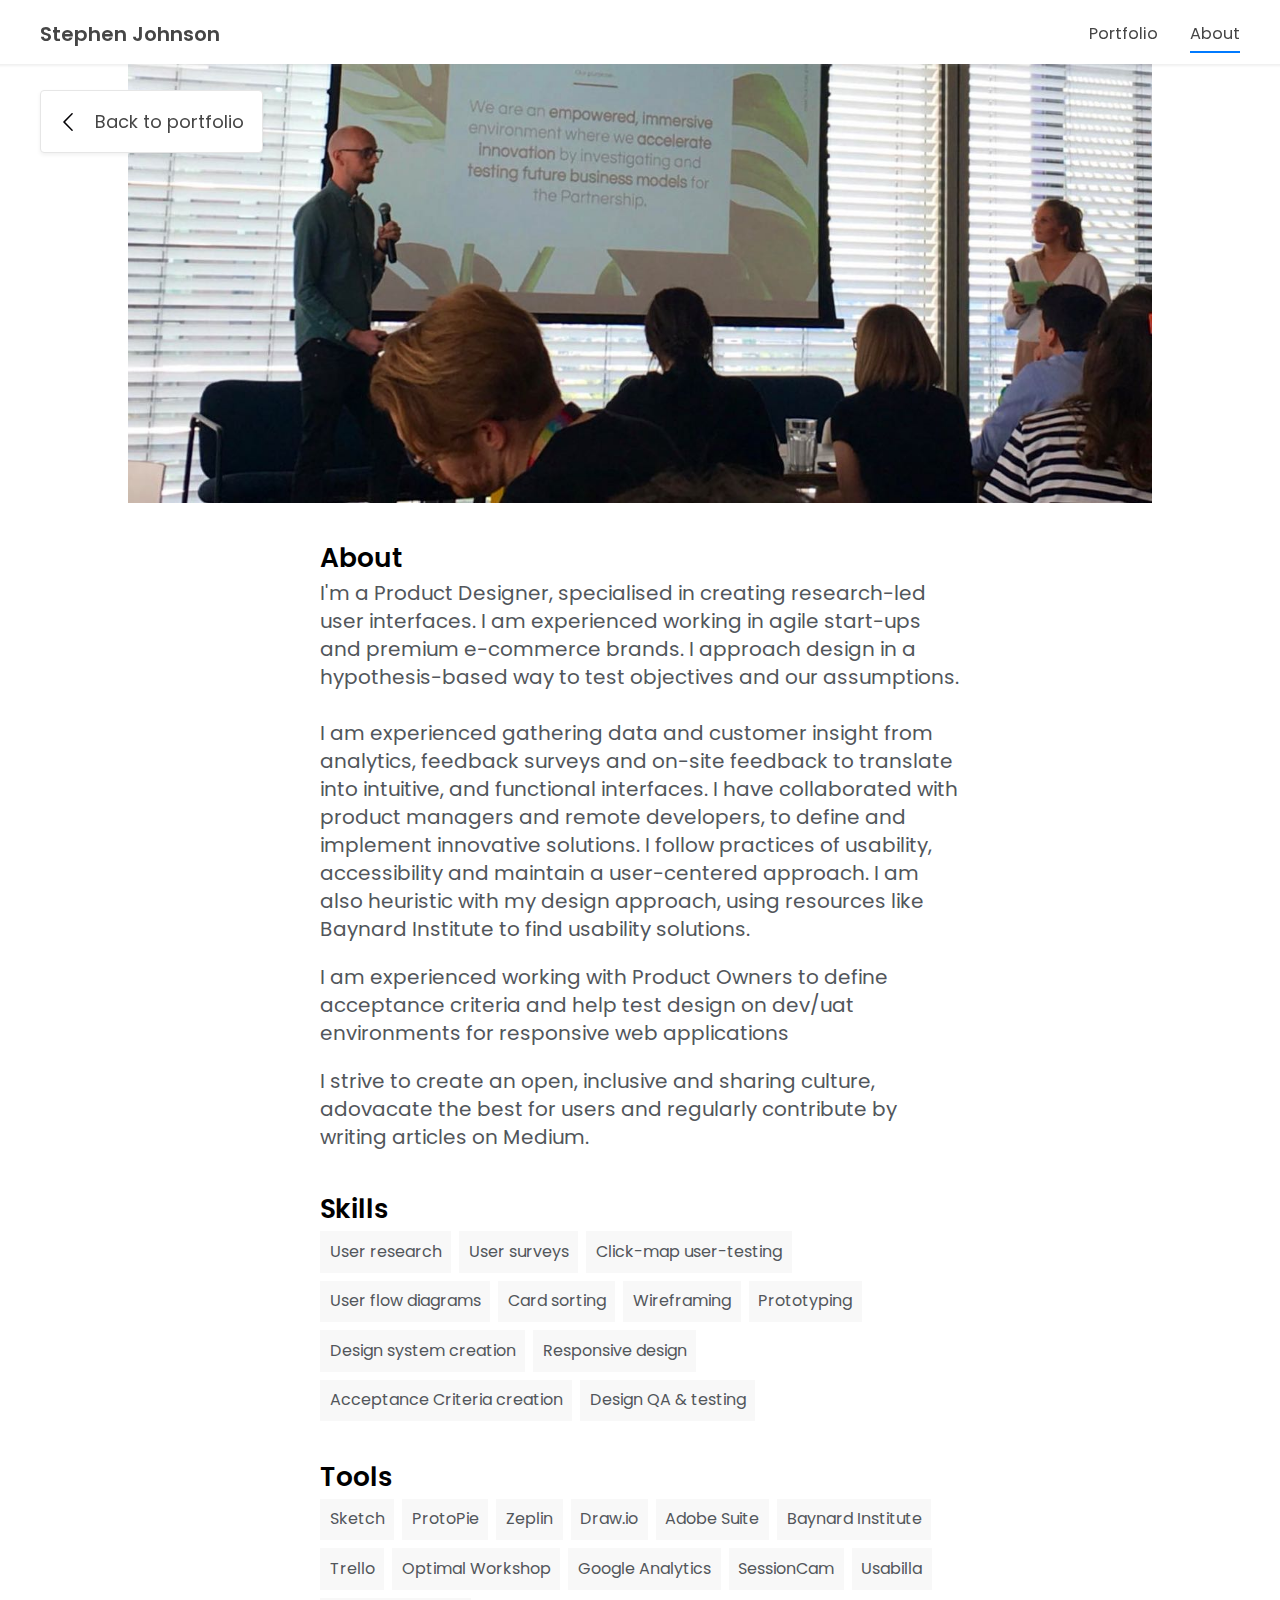
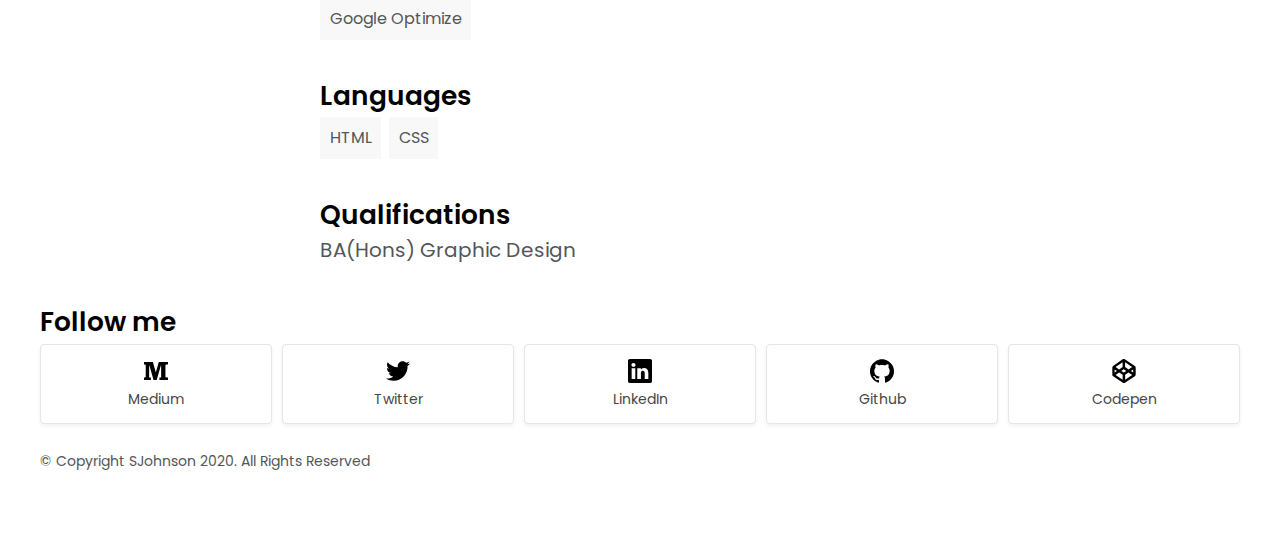
==== commit 5f598567: "updated footer" ====
--- a/about.html
+++ b/about.html
@@ -52,25 +52,24 @@
             </a>
 
 <section class="two-col section--inner">
-    <div>
-            <figure>
-                    <img src="img/steve-johnson.jpg" alt="Data" class="img__page-width-100">
-                    <figcaption>Steve Johnson</figcaption>
+    <header>
+        <img src="/img/steve-johnson.jpg" class="img__page-width-80">
+</header>
             </figure>
         <h2>About</h2>
-        <p>I'm a Product Designer, specialised in creating research-led user interfaces. I am experienced working in agile start-ups and global premium e-commerce brands. I approach design in a hypothesis-based way to test objectives and our assumptions. <br><br>
+        <p>I'm a Product Designer, specialised in creating research-led user interfaces. I am experienced working in agile start-ups and premium e-commerce brands. I approach design in a hypothesis-based way to test objectives and our assumptions. <br><br>
         I am experienced gathering data and customer insight from analytics, feedback surveys and on-site feedback to translate into intuitive, and functional interfaces. 
         I have collaborated with product managers and remote developers, to define and implement innovative solutions. 
         I follow practices of usability, accessibility and maintain a user-centered approach. I am also heuristic with my design approach, using resources like Baynard Institute to find usability solutions.</p>
         <p>I am experienced working with Product Owners to define acceptance criteria and help test design on dev/uat environments for responsive web applications</p>
         <p>I strive to create an open, inclusive and sharing culture, adovacate the best for users and regularly contribute by writing articles on Medium.</p>
-        
-    </div>
-    <div>
-        <h2>Skills</h2>
+</section>
+<section class="two-col section--inner">
+   <h2>Skills</h2>
         <ul class="meta">
                 <li class="meta-item">User research</li>
                 <li class="meta-item">User surveys</li>
+                <li class="meta-item">Click-map user-testing</li>
                 <li class="meta-item">User flow diagrams</li>
                 <li class="meta-item">Card sorting</li>
                 <li class="meta-item">Wireframing</li>
@@ -79,14 +78,18 @@
                 <li class="meta-item">Responsive design</li>
                 <li class="meta-item">Acceptance Criteria creation</li>
                 <li class="meta-item">Design QA & testing</li>
-            </ul>    
-        
+            </ul>  
+</section>
+
+<section class="two-col section--inner">
         <h2>Tools</h2>
         <ul class="meta">
                 <li class="meta-item">Sketch</li>
-                <li class="meta-item">Invision</li>
+                <li class="meta-item">ProtoPie</li>
                 <li class="meta-item">Zeplin</li>
+                <li class="meta-item">Draw.io</li>
                 <li class="meta-item">Adobe Suite</li>
+                <li class="meta-item">Baynard Institute</li>
                 <li class="meta-item">Trello</li>
                 <li class="meta-item">Optimal Workshop</li>
                 <li class="meta-item">Google Analytics</li>
@@ -94,18 +97,23 @@
                 <li class="meta-item">Usabilla</li>
                 <li class="meta-item">Google Optimize</li>
             </ul>    
-        
-        <h2 class="wrapper">Languages</h2>
-        <ul class="meta">
-                <li class="meta-item">HTML</li>
-                <li class="meta-item">CSS</li>
-            </ul>  
-        
-        <h2 class="wrapper">Qualifications</h2>
-        <p class="wrapper">BA(Hons) Graphic Design, 2012 </p>
-    </div>
 
 </section>
+
+<section class="two-col section--inner">
+    <h2>Languages</h2>
+    <ul class="meta">
+        <li class="meta-item">HTML</li>
+        <li class="meta-item">CSS</li>
+    </ul>  
+</section>
+
+<section class="two-col section--inner">
+<h2>Qualifications</h2>
+<p>BA(Hons) Graphic Design</p>
+
+</section>
+
 
 
 <h2 class="wrapper">Follow me</h2>
@@ -149,7 +157,7 @@
 </body>
 
 <footer class="wrapper">
-        © Copyright SJohnson 2019. All Rights Reserved
+        © Copyright SJohnson 2020. All Rights Reserved
 </footer>
 </div></div>
 </html>--- a/style.css
+++ b/style.css
@@ -7,7 +7,8 @@
     --secondary-color: #00823B;
     --interactive-color: rgb(0, 122, 255);  
     --primary-button: rgb(241, 241, 241);
-    --primary-text: #050505;
+    --primary-text: #52565b;
+    --headline-text: #000000;
     --primary-text-invert: #ffffff;
     --secondary-text: rgb(126, 126, 126);
     --divider-color: #e6e6e6;
@@ -26,6 +27,7 @@
     --step-down-2: 0.7em;
 
     /* spacing */
+    --space-x0: 0.1em;
     --space-x1: 0.5em;
     --space-x2: 1.0em;
     --space-x3: 1.5em;
@@ -67,7 +69,7 @@
   width: 100%;
   height: 100%;
   background-color: var(--primary-background);
-  color: var(--primary-color);
+  color: var(--primary-text);
 }
 
 
@@ -230,7 +232,7 @@
 figcaption {
   font-size: var(--step-down-2);
   text-align: center;
-  margin-bottom: var(--space-x6);
+  margin-bottom: var(--space-x3);
 }
 
 blockquote {
@@ -249,6 +251,7 @@
   margin: 0;
   padding: 0;
   flex-wrap: wrap;
+  margin-bottom: var(--space-x1);
 }
 
 .meta-item {
@@ -344,6 +347,10 @@
   margin-top: 1em;
 }
 
+h1, h2, h3 {
+  color: var(--headline-text);
+}
+
 h1 {
   font-size: var(--step-up-5);
   font-weight: 700;
@@ -353,11 +360,12 @@
 h2 {
   font-size: var(--step-up-2);
   font-weight: 600;
-  padding-bottom: 0.5em;
+  padding-bottom: var(--space-x0);
 }
 
 h3 {
   font-weight: 600;
+  margin-bottom: var(--space-x0);
 }
 
 .main-text {
@@ -371,19 +379,11 @@
 
 section {
   display: flex;
-  padding-bottom: var(--space-x4);
+  padding-bottom: var(--space-x2);
 }
 
 .section--inner {
-  max-width: 740px;
-    padding-left: 20px;
-    padding-right: 20px;
-}
-
-@media (max-width: 600px) {
-  .section--inner {
-    padding: 0;
-  }
+  max-width: 640px;
 }
 
 .section__portfolio {
@@ -396,7 +396,7 @@
 
 .portfolio-item {
   text-decoration: none;
-  margin-bottom: 2em;
+  margin-bottom: 0em;
 }
 
 .portfolio-item__header img:hover {
@@ -507,7 +507,6 @@
 
 .two-col > div {
     flex: 1;
-    padding:0 15px;
 }
 
 @media (max-width: 600px) {
@@ -588,10 +587,6 @@
   display: flex;
 }
 
-.statistic-number {
-
-}
-
 .statistic-description {
   margin: 0;
   padding-bottom: 1em;
@@ -600,4 +595,11 @@
 .statistic-date {
   font-size: var(--step-down-2);
   margin: 0;
+}
+
+.video {
+  margin: 0;
+  display: flex;
+  padding: 0;
+  width: 100%;
 }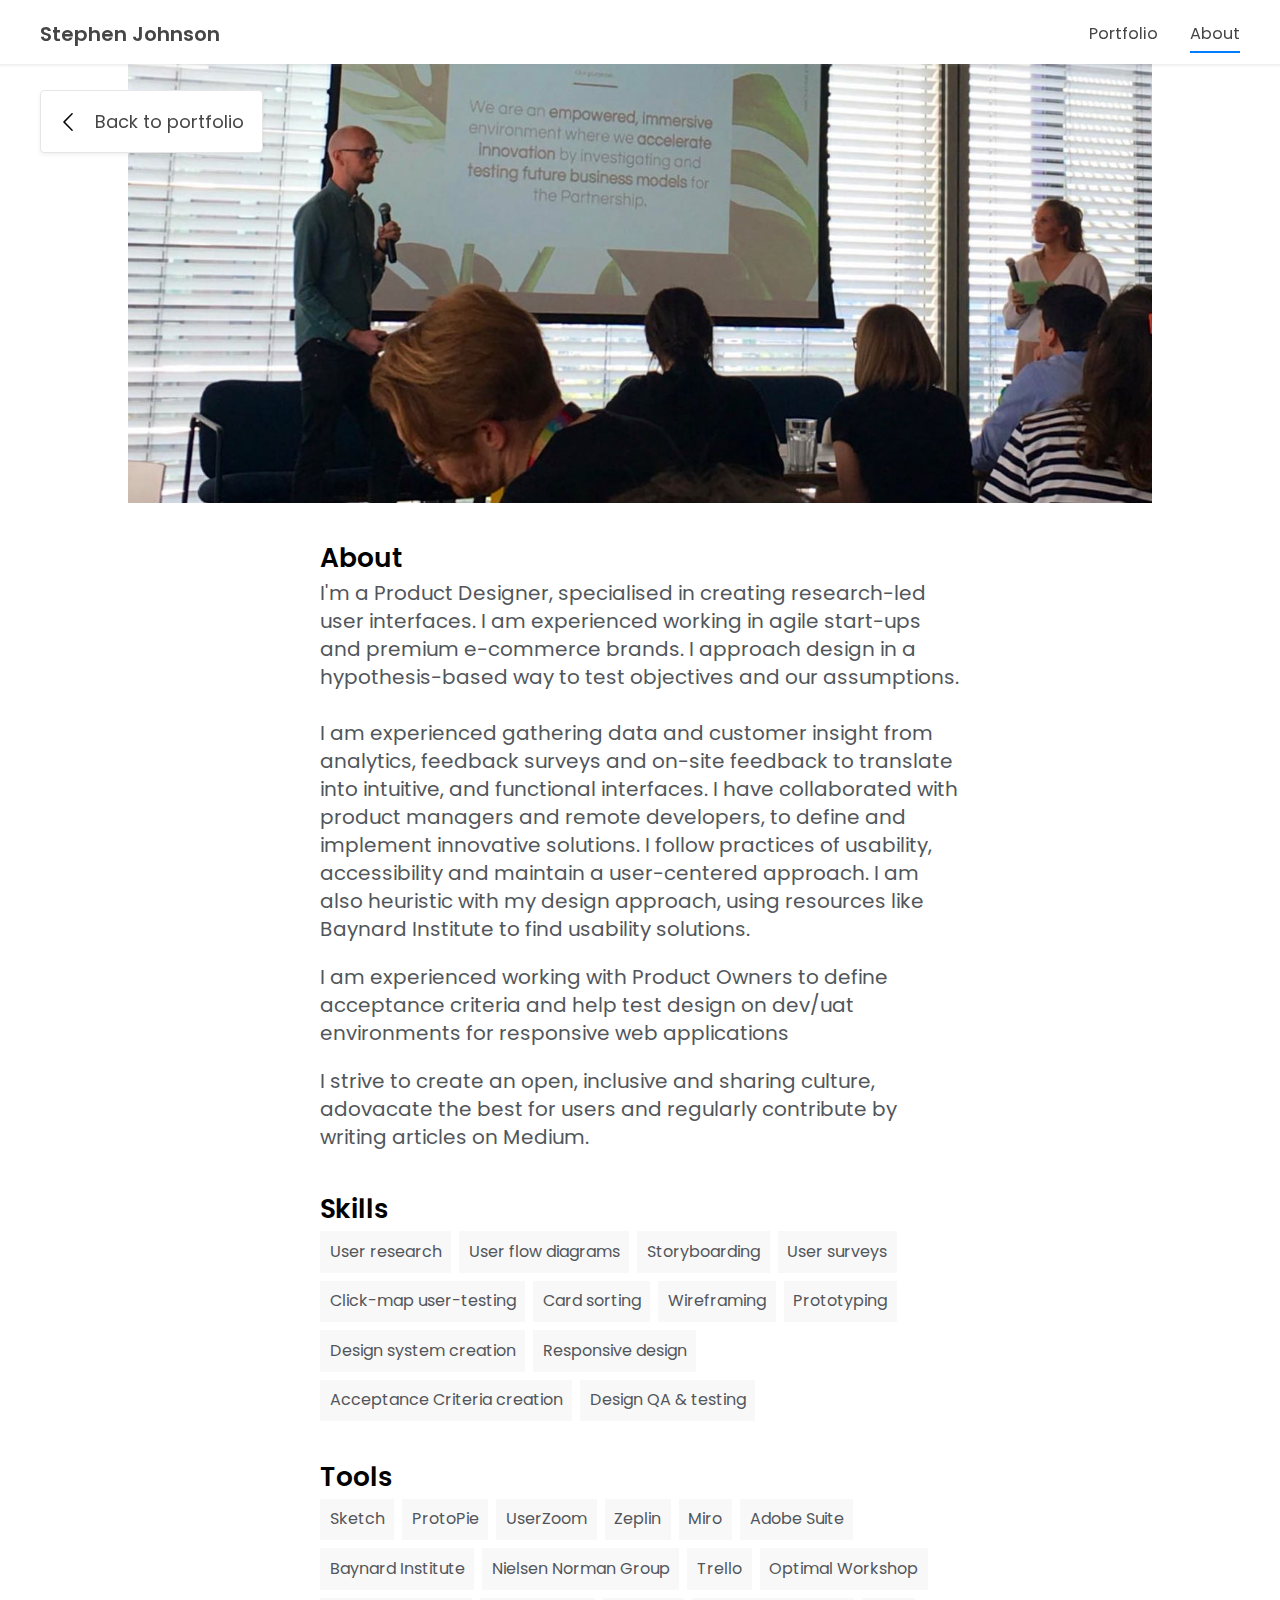
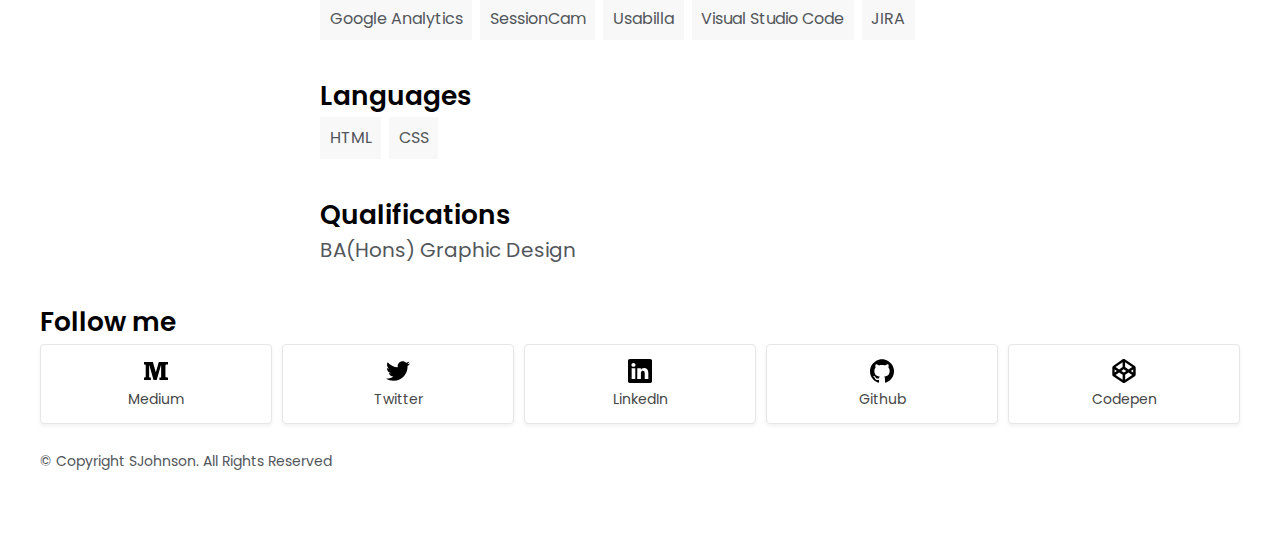
==== commit 5590134c: "updated footer" ====
--- a/about.html
+++ b/about.html
@@ -68,9 +68,11 @@
    <h2>Skills</h2>
         <ul class="meta">
                 <li class="meta-item">User research</li>
+                <li class="meta-item">User flow diagrams</li>
+                <li class="meta-item">Storyboarding</li>
                 <li class="meta-item">User surveys</li>
                 <li class="meta-item">Click-map user-testing</li>
-                <li class="meta-item">User flow diagrams</li>
+
                 <li class="meta-item">Card sorting</li>
                 <li class="meta-item">Wireframing</li>
                 <li class="meta-item">Prototyping</li>
@@ -86,16 +88,19 @@
         <ul class="meta">
                 <li class="meta-item">Sketch</li>
                 <li class="meta-item">ProtoPie</li>
+                <li class="meta-item">UserZoom</li>
                 <li class="meta-item">Zeplin</li>
-                <li class="meta-item">Draw.io</li>
+                <li class="meta-item">Miro</li>
                 <li class="meta-item">Adobe Suite</li>
                 <li class="meta-item">Baynard Institute</li>
+                <li class="meta-item">Nielsen Norman Group</li>
                 <li class="meta-item">Trello</li>
                 <li class="meta-item">Optimal Workshop</li>
                 <li class="meta-item">Google Analytics</li>
                 <li class="meta-item">SessionCam</li>
                 <li class="meta-item">Usabilla</li>
-                <li class="meta-item">Google Optimize</li>
+                <li class="meta-item">Visual Studio Code</li>
+                <li class="meta-item">JIRA</li>
             </ul>    
 
 </section>
@@ -157,7 +162,7 @@
 </body>
 
 <footer class="wrapper">
-        © Copyright SJohnson 2020. All Rights Reserved
+        © Copyright SJohnson. All Rights Reserved
 </footer>
 </div></div>
 </html>